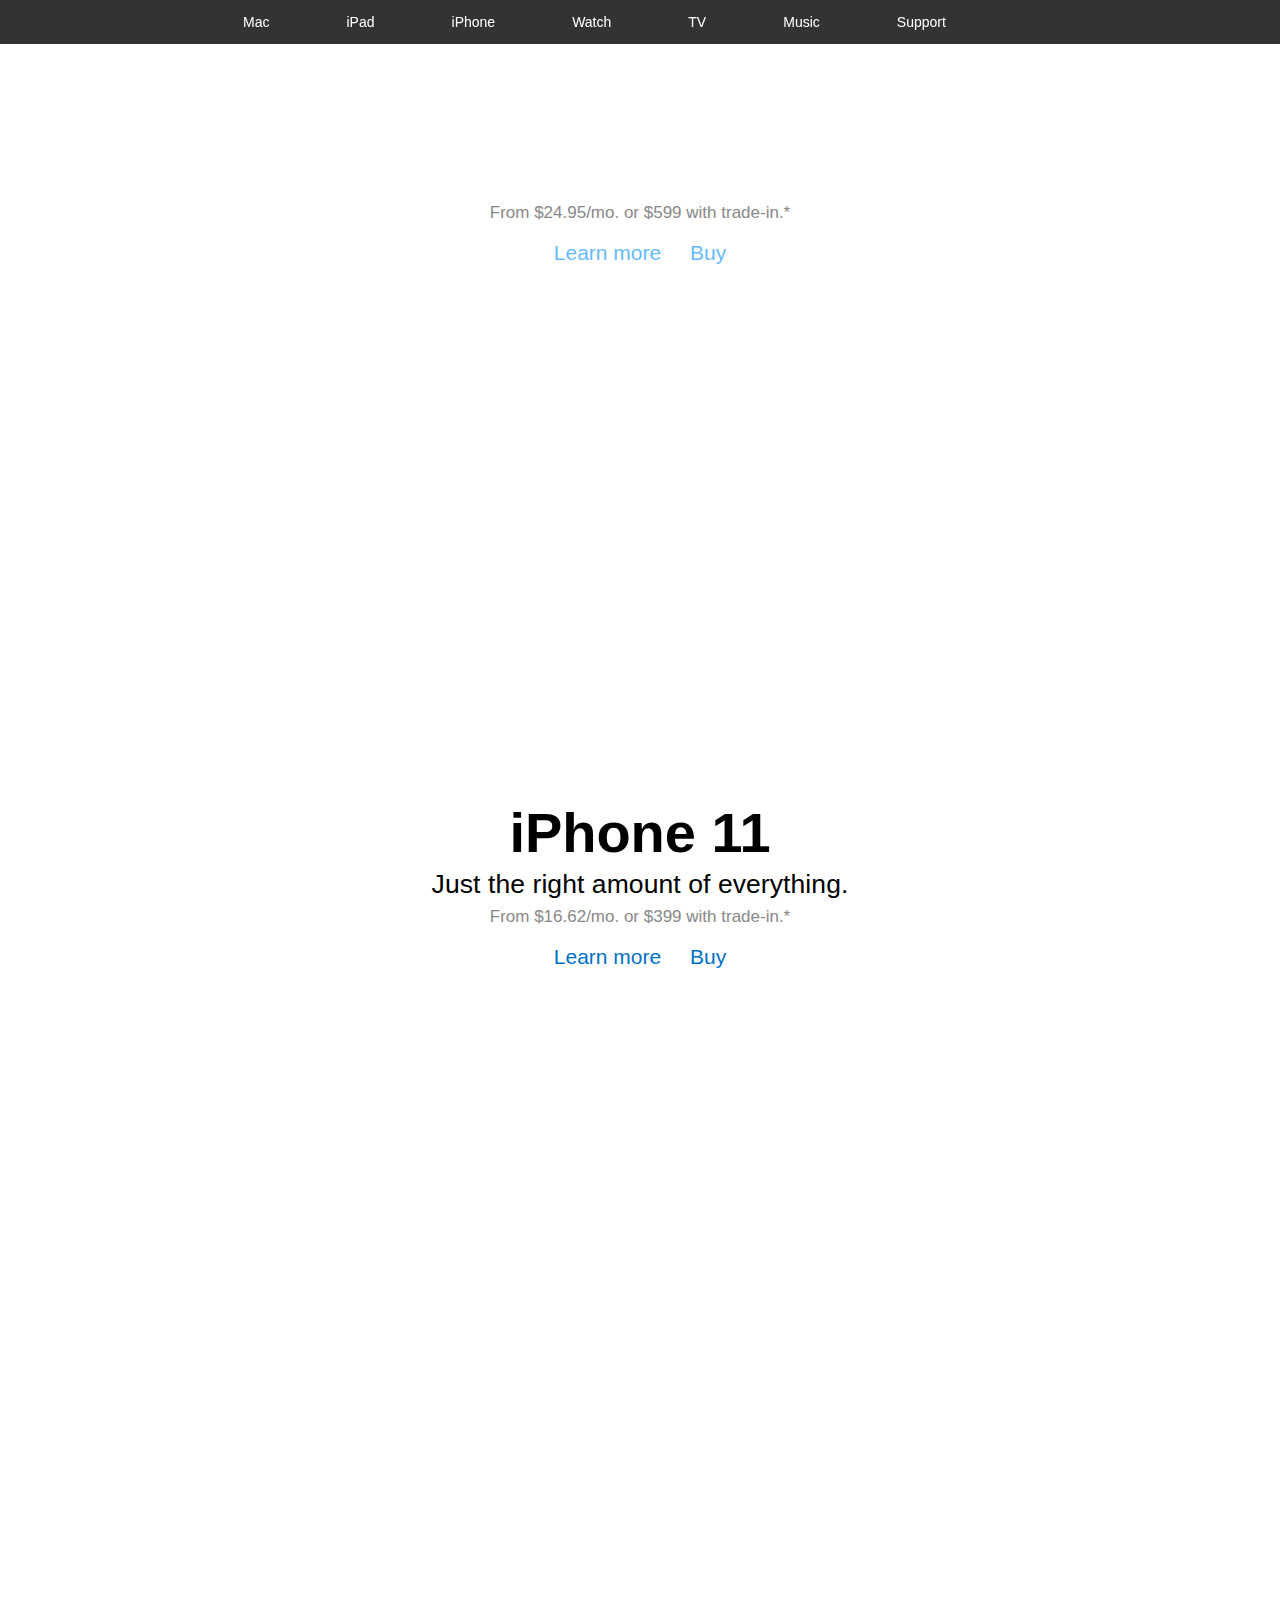
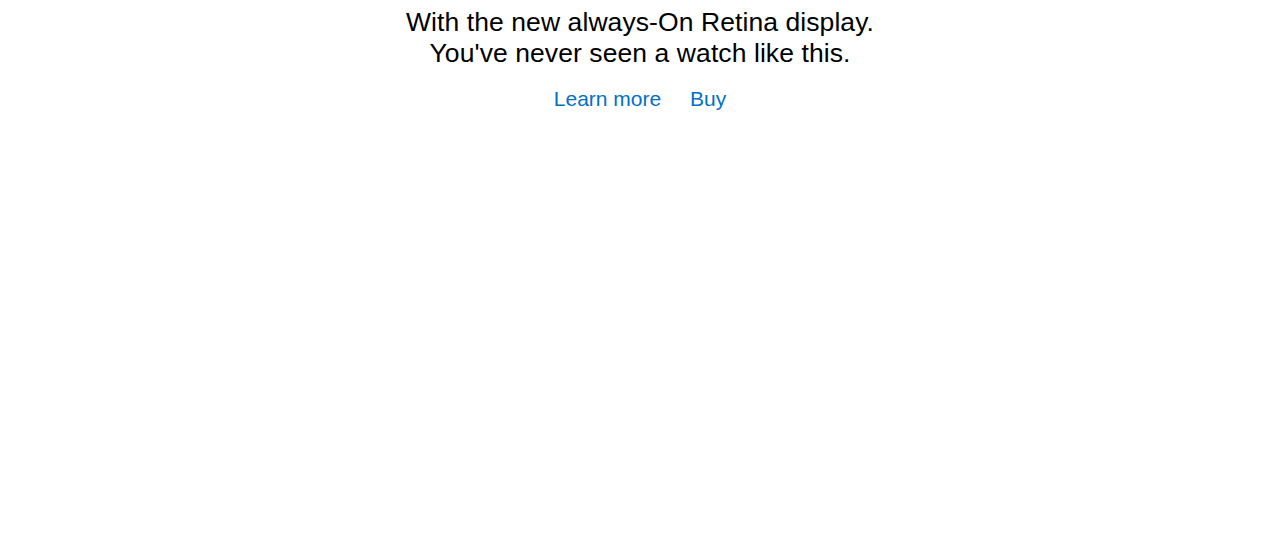
==== index.html @ a06bfa2f "Add files via upload" ====
<!doctype html>
<html lang="en">
<head>
    <meta charset="UTF-8">
    <meta name="viewport"
          content="width=device-width, user-scalable=no, initial-scale=1.0, maximum-scale=1.0, minimum-scale=1.0">
    <meta http-equiv="X-UA-Compatible" content="ie=edge">
    <title>Apple</title>
    <link rel="stylesheet" href="styles.css">



</head>

        
    <body>
<body>
    <header>
        <div class="container">
            <nav class="nav">
                <ul class="nav-list nav-list-mobile">
                    <li class ="nav-item">
                        <div class="mobile-menu">
                            <span class="line line-top"></span>
                            <span class="line line-bottom"></span>
                        </div>
                    </li>
                    <li class="nav-item">
                        <a href="index.html" class="nav-link nav-link-apple"></a>
                    </li>
                    <li class="nav-item">
                        <a href="#" class="nav-link nav-link-bag"></a>
                    </li>
                </ul>
                <!-- /.nav-list nav-list-mobile -->
                <ul class="nav-list nav-list-larger">
                    <li class="nav-item nav-item-hidden">
                        <a href="index.html" class="nav-link nav-link-apple"></a>
                    </li>

                    <li class="nav-item">
                        <a href="#" class="nav-link">Mac</a>
                    </li>
                    <li class="nav-item">
                        <a href="#" class="nav-link">iPad</a>
                    </li>
                    <li class="nav-item">
                        <a href="#" class="nav-link">iPhone</a>
                    </li>
                    <li class="nav-item">
                        <a href="#" class="nav-link">Watch</a>
                    </li>

                    <li class="nav-item">
                        <a href="#" class="nav-link">TV</a>
                    </li>
                    <li class="nav-item">
                        <a href="#" class="nav-link">Music</a>
                    </li>
                    <li class="nav-item">
                        <a href="#" class="nav-link">Support</a>
                    </li>
                    <li class="nav-item">
                        <a href="#" class="nav-link nav-link-search"></a>
                    </li>

                    <li class="nav-item nav-item-hidden">
                        <a href="#" class="nav-link nav-link-bag"></a>
                    </li>
                </ul>
                <!-- /.nav-list nav-list-larger -->
            </nav>
        </div>
    </header>

    <section class="hero iphone-11-pro">
       <div class="container">
           <div class="title">
              <h2 class="title-heading">iPhone 11 Pro</h2>
              <h3 class="title-sub-heading">Pro Cameras. Pro display. Pro performance.</h3>
              <p class="title-price">From $24.95/mo. or $599 with trade-in.*</p>
           </div>
           <div class="cta">
             <a href="#" class="cta-link">Learn more</a>
             <a href="./index1.html" class="cta-link">Buy</a>
           </div>
        </div>
    </section>


    <section class="hero iphone-11">
        <div class="container">
            <div class="title title-dark">
                <h2 class="title-heading">iPhone 11</h2>
                <h3 class="title-sub-heading">Just the right amount of everything.</h3>
                <p class="title-price">From $16.62/mo. or $399 with trade-in.*</p>
            </div>
            <div class="cta">
                <a href="#" class="cta-link cta-link-darker">Learn more</a>
                <a href="#" class="cta-link cta-link-darker">Buy</a>
            </div>
        </div>
    </section>


    <section class="hero watch">
        <div class="container">
            <div class="title title-dark">
                <h2 class="title-heading-watch"></h2>
                <h3 class="title-sub-heading">With the new always-On Retina display.<br>
                You've never seen a watch like this.</h3>
                
            </div>
            <div class="cta">
                <a href="#" class="cta-link cta-link-darker">Learn more</a>
                <a href="#" class="cta-link cta-link-darker">Buy</a>
            </div>
        </div>
    </section>

    <section class ="AR">
       <section
    
            <script src="https://raw.githack.com/AR-js-org/AR.js/master/aframe/build/aframe-ar.js">
        
                <div style='margin : 0px; overflow: hidden;'>
                  <a-scene embedded arjs='sourceType: webcam;'>
                    <a-marker preset='hiro'>
                      <!-- Adding an OBJ file to an AR Project-->
                      <a-entity 
                      collada-model="url(https://github.com/AdityaWayal/SE/blob/main/iphone%2012%20mini.dae)">
                      </a-entity>      
                    </a-marker>
                    <a-entity camera></a-entity>
                  </a-scene>
                </div>
        </section>


    
<script src="main.js"></script>
</body>
</html>
---- styles.css ----
/*CSS*/
/*Global*/
*,
*::before,
*::after{
    margin: 0;
    padding: 0;
}

html{
    font-size: 10px;
    font-family:'SF Pro Display'  , sans-serif;

}
a{
    display: block;
    text-decoration: none;

}
.container{
    max-width: 98rem;
    margin: 0 auto;
    padding: 0 2.2rem;
}

/*Header*/
header{
    position: fixed;
    top: 0;
    z-index: 1400;
    width: 100%;
    height: 4.4rem;
    background-color: rgba(0, 0, 0,.8);
    backdrop-filter: blur(2rem);
}
.nav-list{
    list-style: none; 
    display: flex;
    align-items: center;
    justify-content: space-between;
    margin: 0 -1rem;
   
}
.nav-list-mobile{
    display: none;

}
.nav-link{
    font-size: 1.4rem;
    color: #fff;
    padding: 0 1rem;
    transition: opacity .5s;

}
.nav-link:hover{
    opacity: .7;
}
.nav-link-apple{
    width: 1.6rem;
    height: 4.4rem;
    background: url("images/icons/apple.svg") center no-repeat;
}
.nav-link-search{
    width: 1.6rem;
    height: 4.4rem;
    background: url("images/icons/search.svg") center no-repeat;
}

.nav-link-bag{
    width: 1.4rem;
    height: 4.4rem;
    background: url("images/icons/bag.svg") center no-repeat;
}

/* iPhone 11 Pro section */
.iphone-11-pro{
   
    background: url("images/hero/iphone-11-pro/iphone_11_pro_large.jpg");
    margin-top: 4.4rem;
 
}


.title{
    color: #fff;
    text-align: center;
    padding-top: 5.5rem;
}

.title-heading{
    font-size: 5.6rem;
    line-height: 1.07143;
    letter-spacing: -.005rem;
}

.title-sub-heading{
    font-size: 2.65rem;
    margin-top: .6rem;
    letter-spacing: .008rem;
    font-weight: 400;

}

.title-price{
    font-size: 1.7rem;
    color:#888;
    margin-top: .68rem;

}

.cta{
    text-align: center;
    margin-top: 1.8rem;

}
 
.cta-link{
    color: #66bbff;
    font-size: 2.1rem;
    display: inline-block;
}

.cta-link:nth-child(2){
    margin-left: 2.6rem;

}
.cta-link:hover{
    border-bottom: 2px solid #66bbff;

}

/* iPhone 11 section */
.iphone-11{
    background: url("images/hero/iphone-11/iphone_11_large.jpg");
}


.title-dark{
    color: #000;
    
}
.cta-link-darker{
    color: #0070c9;
}
.cta-link-darker:hover{
    border-bottom-color:#0070c9 ;
}

.watch{
    background: url("images/hero/watch/watch_large.jpg");
}

.title-heading-watch{
    height: 7.8rem;
    background: url("images/hero/watch/logo_watch_large.png") center no-repeat;
    background-size: auto 7.8rem;
    margin-top: 1.6rem;
}

/*Moved to the bottom of all section styles to keep consistent styles*/
.hero{
    height: 69.2rem;
    background-size: auto 73.6rem;
    background-position: center;
    background-repeat: no-repeat;
    border-top: .6rem solid #fff;
    border-bottom: .6rem solid #fff;
}

.iphone-11-pro{
    border-top: none;
}



 /*end*/
 @media screen and (max-width: 1068px){
    .iphone-11-pro{
        background: url("images/hero/iphone-11-pro/iphone_11_pro_medium.jpg");
    }

    .iphone-11{
        background: url("images/hero/iphone-11/iphone_11_medium.jpg");
    }
    .watch{
        background: url("images/hero/watch/watch_medium.jpg");
    }

    .hero{
        height: 65rem;
        background-size: auto 69.8rem;
        background-position: bottom center;
        background-repeat: no-repeat;
     }
     .title-heading{
        font-size: 4.4rem;
     }
     .title-sub-heading{
        font-size: 2.4rem;
     }

     .cta-link:nth-child(2){
        margin-left: 2rem;
     }
     .title-heading-watch{
        height: 6.2rem;
        background: url("images/hero/watch/logo_watch_medium.png") center  no-repeat;
     }
 }

 @media screen and (max-width: 767px){
     header{
        height: 4.8rem;
        transition: background .36s cubic-bezier(0.32, 0.08, 0.24, 1),
        height .56s cubic-bezier(0.32, 0.08, 0.24, 1);
     }  



        header .container{
            padding: 0;

        }

        .iphone-11-pro{
            margin-top: 4.8rem;
        }
      /*  .nav-list-larger{
            display: none;
        }*/
        .nav-list{
            margin-top: 0;
        }
        .nav-list-mobile{
            display: flex;
        }
        .nav-item{
            width: 4.8rem;
            height: 4.8rem;
            display: flex;
            justify-content: center;
        }
        .nav-item-hidden{
            display: none;
        }
        .mobile-menu{
            position: relative;
            z-index: 1500;
            width: 100%;
            height: 100%;
            display: flex;
            flex-direction: column;
            align-items: center;
            justify-content: center;
            cursor: pointer;

        }
        .line{
            position: absolute;
            width: 1.7rem;
            height: 1px;
            background-color: #fff;
            transition: margin-top .3192s cubic-bezier(0.04,0.04,0.12,0.96);
        }
        .line-top{
            margin-top: 3px;
        }
        .line-bottom{
            margin-top: -.4rem;
        }
        .active .line-top{
            margin-top: 0;
            transform: rotate(45deg);
            transition: transform .3192s .1s cubic-bezier(0.04,0.04,0.12,0.96);
        }
        .active .line-bottom{
            margin-top: 0;
            transform: rotate(-45deg);
            transition: transform .3192s .1s cubic-bezier(0.04,0.04,0.12,0.96);
        }

        header.active{
            height: 100%;
            background-color: #000;

        }
        .nav-link-apple{
            width: 1.8rem;
            height: 4.8rem;
            position: relative;
            z-index: 1500;
        }
        .nav-link-bag{
            width: 1.6rem;
            height: 4.8rem;
            transition: opacity 3s;
        }
        .nav{
            position: relative;

        }
        .nav-link{
            font-size: 1.7rem;
            padding: 0;
            margin: auto 0;
        }
        .nav-list-larger{
            position: fixed;
            top: 0;
            left: 0;
            width: 0;
            height: 0;
            display: block;
            padding: 10.5rem 5rem;
            z-index: 1000;
            box-sizing: border-box;
            opacity:0;
           /* visibility: hidden;*/
            transition: opacity .3s;
        }
        .active .nav-list-larger{
            width: 100%;
            height: 100vh;
            opacity: 1;
        }
        .active .nav-link-bag{
            opacity: 0;
            transition: opacity .3s;
        }
        .nav-list-larger .nav-item{
            width: 100%;
            justify-content: flex-start;
            border-bottom: 2px solid rgba(255, 255, 255,.1);

        }
        .nav-list-larger .nav-item:nth-child(9){
            border-bottom: none;
        }
        .active .nav-list-larger .nav-item{
            animation: fadeIn 1s ease-in;
        }

        @keyframes fadeIn {

            from{
                opacity: 0;
            }
            to{
                opacity: 1;
            }
        }

 }
 @media screen and (max-width: 735px){
    .iphone-11-pro{
        background: url("images/hero/iphone-11-pro/iphone_11_pro_small.jpg");
    }

    .iphone-11{
        background: url("images/hero/iphone-11/iphone_11_small.jpg");
    }
    .watch{
        background: url("images/hero/watch/watch_small.jpg");
    }


    .hero{
        height: 50rem;
        background-size: auto 54.8rem;
        background-position: bottom center;
        background-repeat: no-repeat;
     }
     .title{
        padding: 3.7rem;
     }
     .title-heading{
        font-size: 3.2rem;
     }
     .title-sub-heading{
        font-size: 1.9rem;
     }
     .title-heading-watch{
        margin-top: -.5rem;
        margin-bottom:0;
     }
     .title-price{
        font-size:1.4rem;

     }
     .cta {
        margin-top: .7rem;

     }
     .cta-link{
        font-size: 1.9rem;
     }


 }
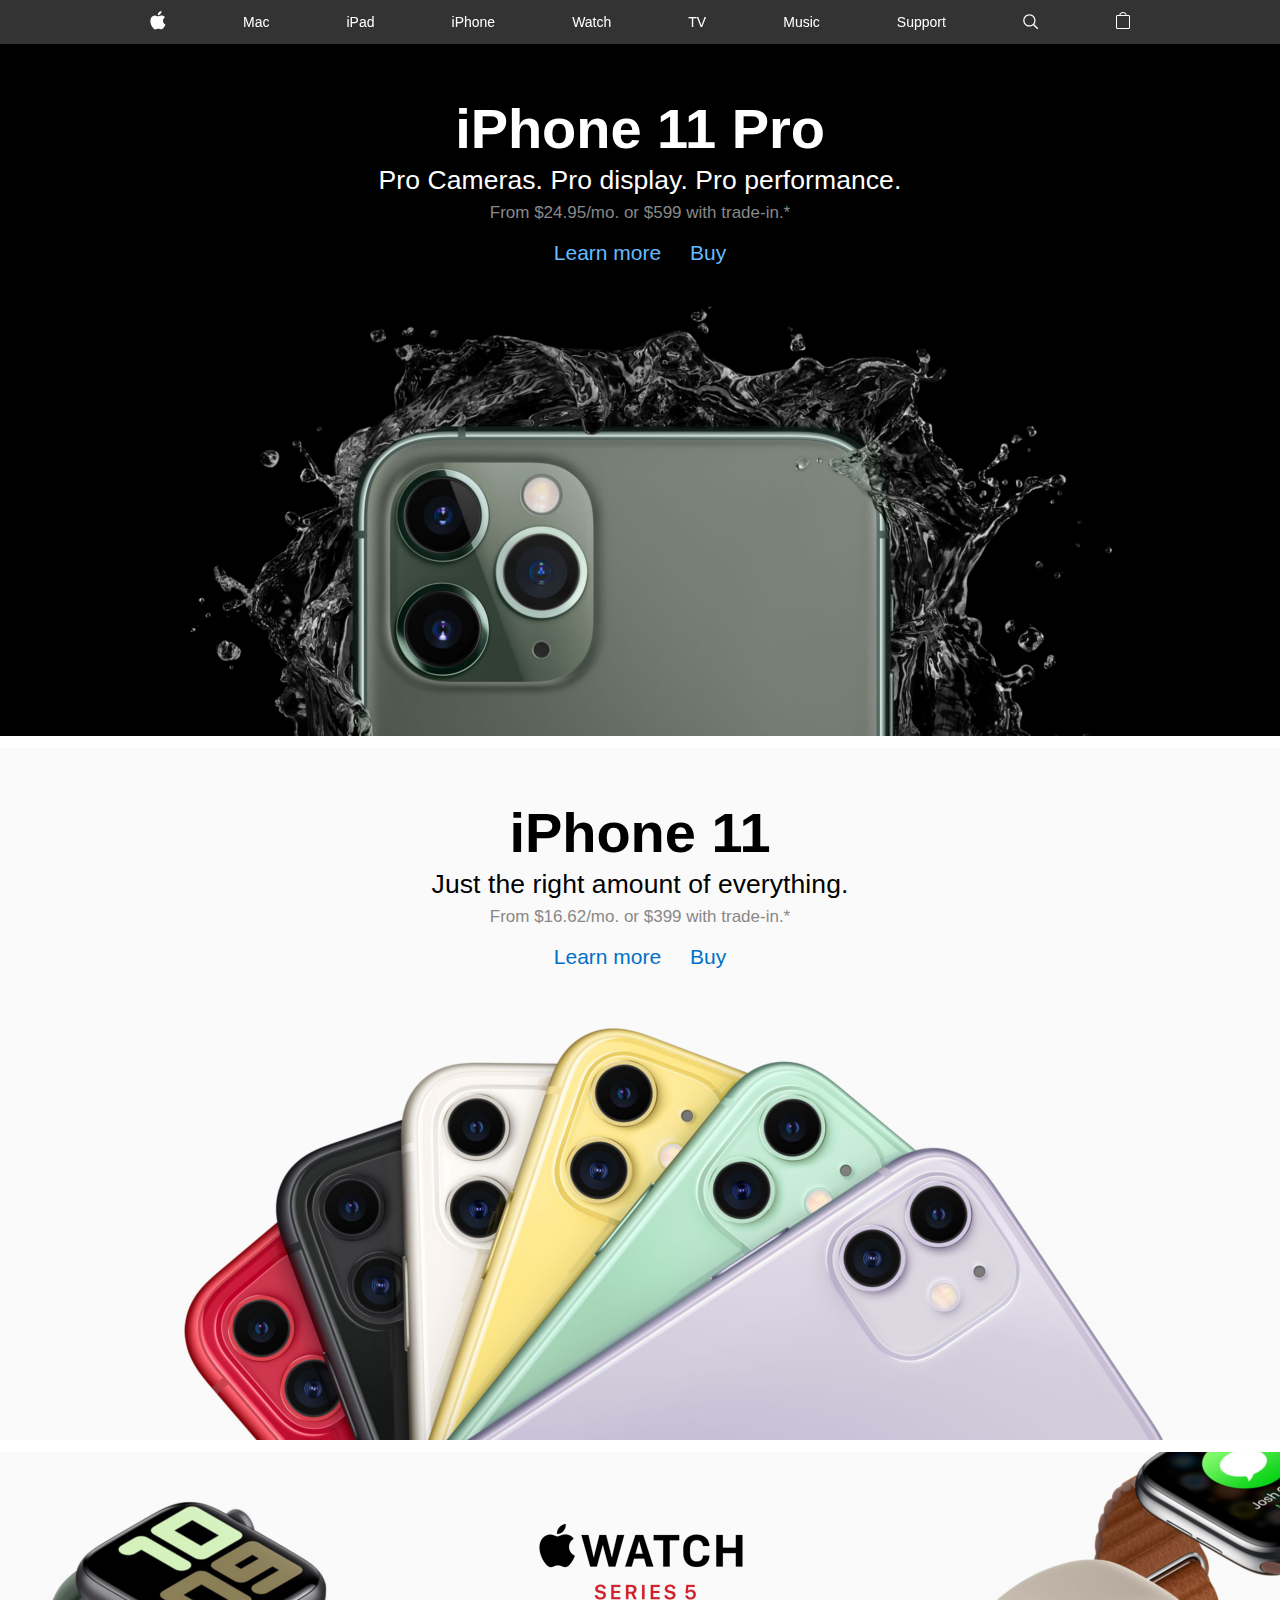
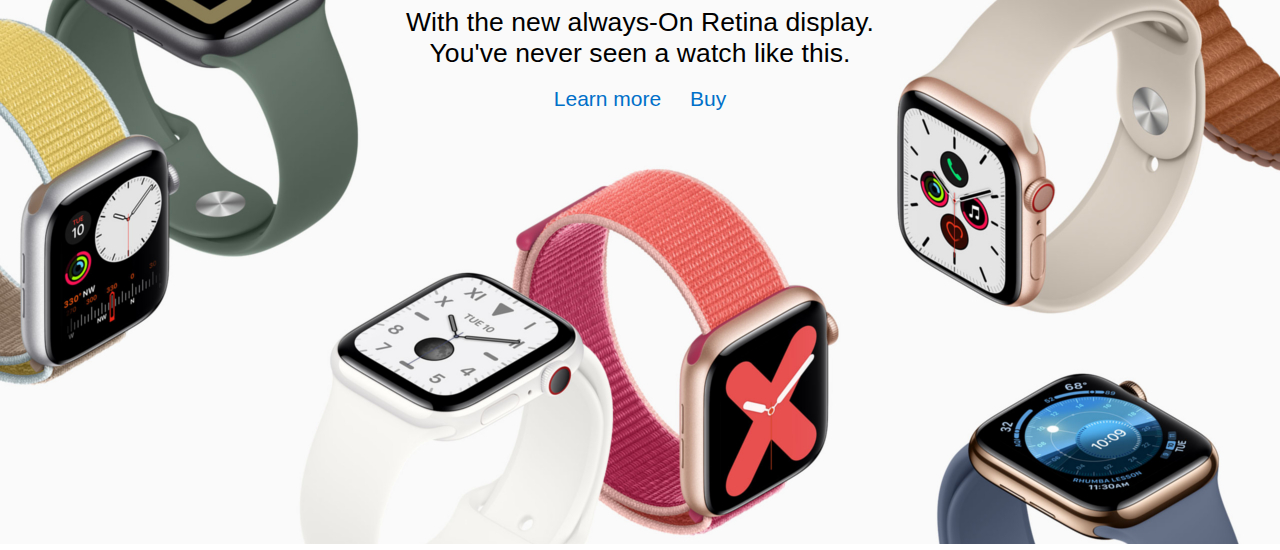
==== commit 9bdeb680: "Update index.html" ====
--- a/index.html
+++ b/index.html
@@ -7,8 +7,6 @@
     <meta http-equiv="X-UA-Compatible" content="ie=edge">
     <title>Apple</title>
     <link rel="stylesheet" href="styles.css">
-
-
 
 </head>
 
@@ -118,25 +116,6 @@
         </div>
     </section>
 
-    <section class ="AR">
-       <section
-    
-            <script src="https://raw.githack.com/AR-js-org/AR.js/master/aframe/build/aframe-ar.js">
-        
-                <div style='margin : 0px; overflow: hidden;'>
-                  <a-scene embedded arjs='sourceType: webcam;'>
-                    <a-marker preset='hiro'>
-                      <!-- Adding an OBJ file to an AR Project-->
-                      <a-entity 
-                      collada-model="url(https://github.com/AdityaWayal/SE/blob/main/iphone%2012%20mini.dae)">
-                      </a-entity>      
-                    </a-marker>
-                    <a-entity camera></a-entity>
-                  </a-scene>
-                </div>
-        </section>
-
-
     
 <script src="main.js"></script>
 </body>
--- a/styles.css
+++ b/styles.css
@@ -58,24 +58,24 @@
 .nav-link-apple{
     width: 1.6rem;
     height: 4.4rem;
-    background: url("images/icons/apple.svg") center no-repeat;
+    background: url("apple.svg") center no-repeat;
 }
 .nav-link-search{
     width: 1.6rem;
     height: 4.4rem;
-    background: url("images/icons/search.svg") center no-repeat;
+    background: url("search.svg") center no-repeat;
 }
 
 .nav-link-bag{
     width: 1.4rem;
     height: 4.4rem;
-    background: url("images/icons/bag.svg") center no-repeat;
+    background: url("bag.svg") center no-repeat;
 }
 
 /* iPhone 11 Pro section */
 .iphone-11-pro{
    
-    background: url("images/hero/iphone-11-pro/iphone_11_pro_large.jpg");
+    background: url("iphone_11_pro_large.jpg");
     margin-top: 4.4rem;
  
 }
@@ -131,7 +131,7 @@
 
 /* iPhone 11 section */
 .iphone-11{
-    background: url("images/hero/iphone-11/iphone_11_large.jpg");
+    background: url("iphone_11_large.jpg");
 }
 
 
@@ -147,12 +147,12 @@
 }
 
 .watch{
-    background: url("images/hero/watch/watch_large.jpg");
+    background: url("watch_large.jpg");
 }
 
 .title-heading-watch{
     height: 7.8rem;
-    background: url("images/hero/watch/logo_watch_large.png") center no-repeat;
+    background: url("logo_watch_large.png") center no-repeat;
     background-size: auto 7.8rem;
     margin-top: 1.6rem;
 }
@@ -176,14 +176,14 @@
  /*end*/
  @media screen and (max-width: 1068px){
     .iphone-11-pro{
-        background: url("images/hero/iphone-11-pro/iphone_11_pro_medium.jpg");
+        background: url("iphone_11_pro_medium.jpg");
     }
 
     .iphone-11{
-        background: url("images/hero/iphone-11/iphone_11_medium.jpg");
+        background: url("iphone_11_medium.jpg");
     }
     .watch{
-        background: url("images/hero/watch/watch_medium.jpg");
+        background: url("watch_medium.jpg");
     }
 
     .hero{
@@ -204,7 +204,7 @@
      }
      .title-heading-watch{
         height: 6.2rem;
-        background: url("images/hero/watch/logo_watch_medium.png") center  no-repeat;
+        background: url("logo_watch_medium.png") center  no-repeat;
      }
  }
 
@@ -353,14 +353,14 @@
  }
  @media screen and (max-width: 735px){
     .iphone-11-pro{
-        background: url("images/hero/iphone-11-pro/iphone_11_pro_small.jpg");
+        background: url("iphone_11_pro_small.jpg");
     }
 
     .iphone-11{
-        background: url("images/hero/iphone-11/iphone_11_small.jpg");
+        background: url("iphone_11_small.jpg");
     }
     .watch{
-        background: url("images/hero/watch/watch_small.jpg");
+        background: url("watch_small.jpg");
     }
 
 
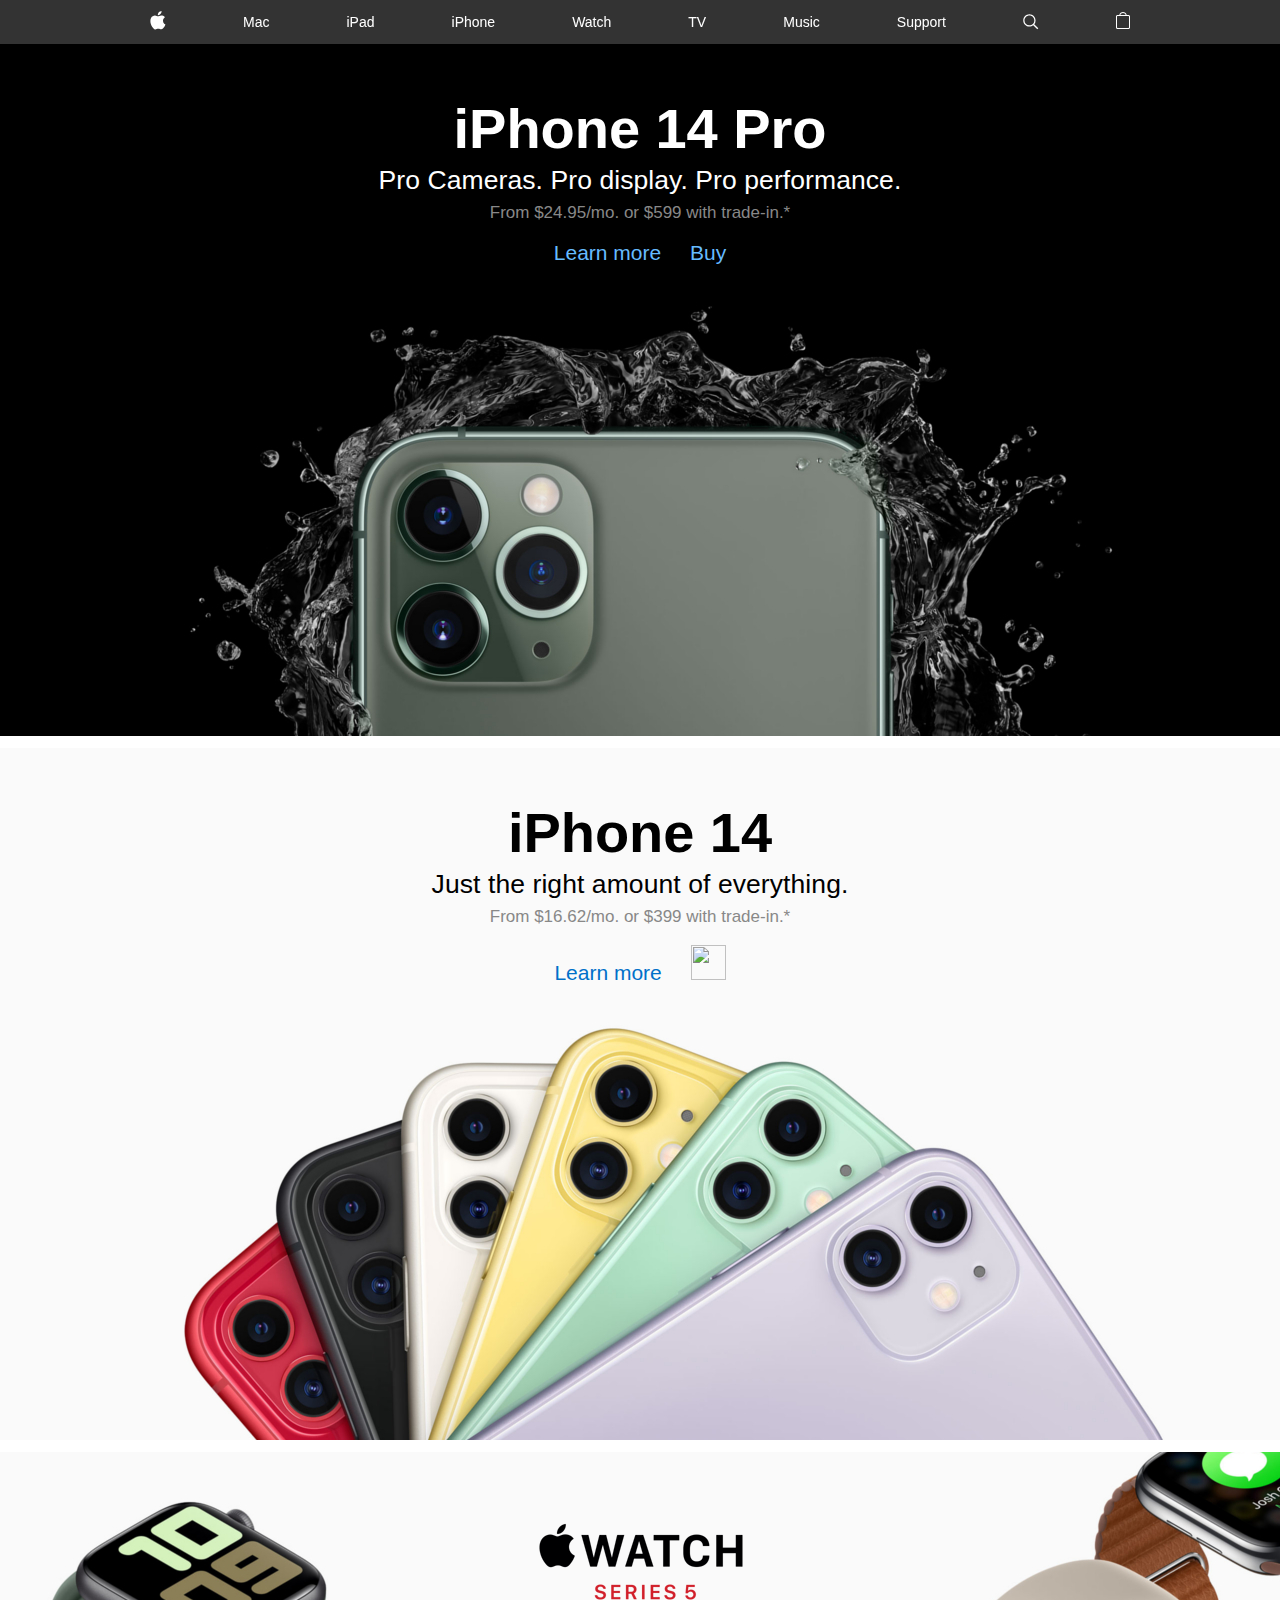
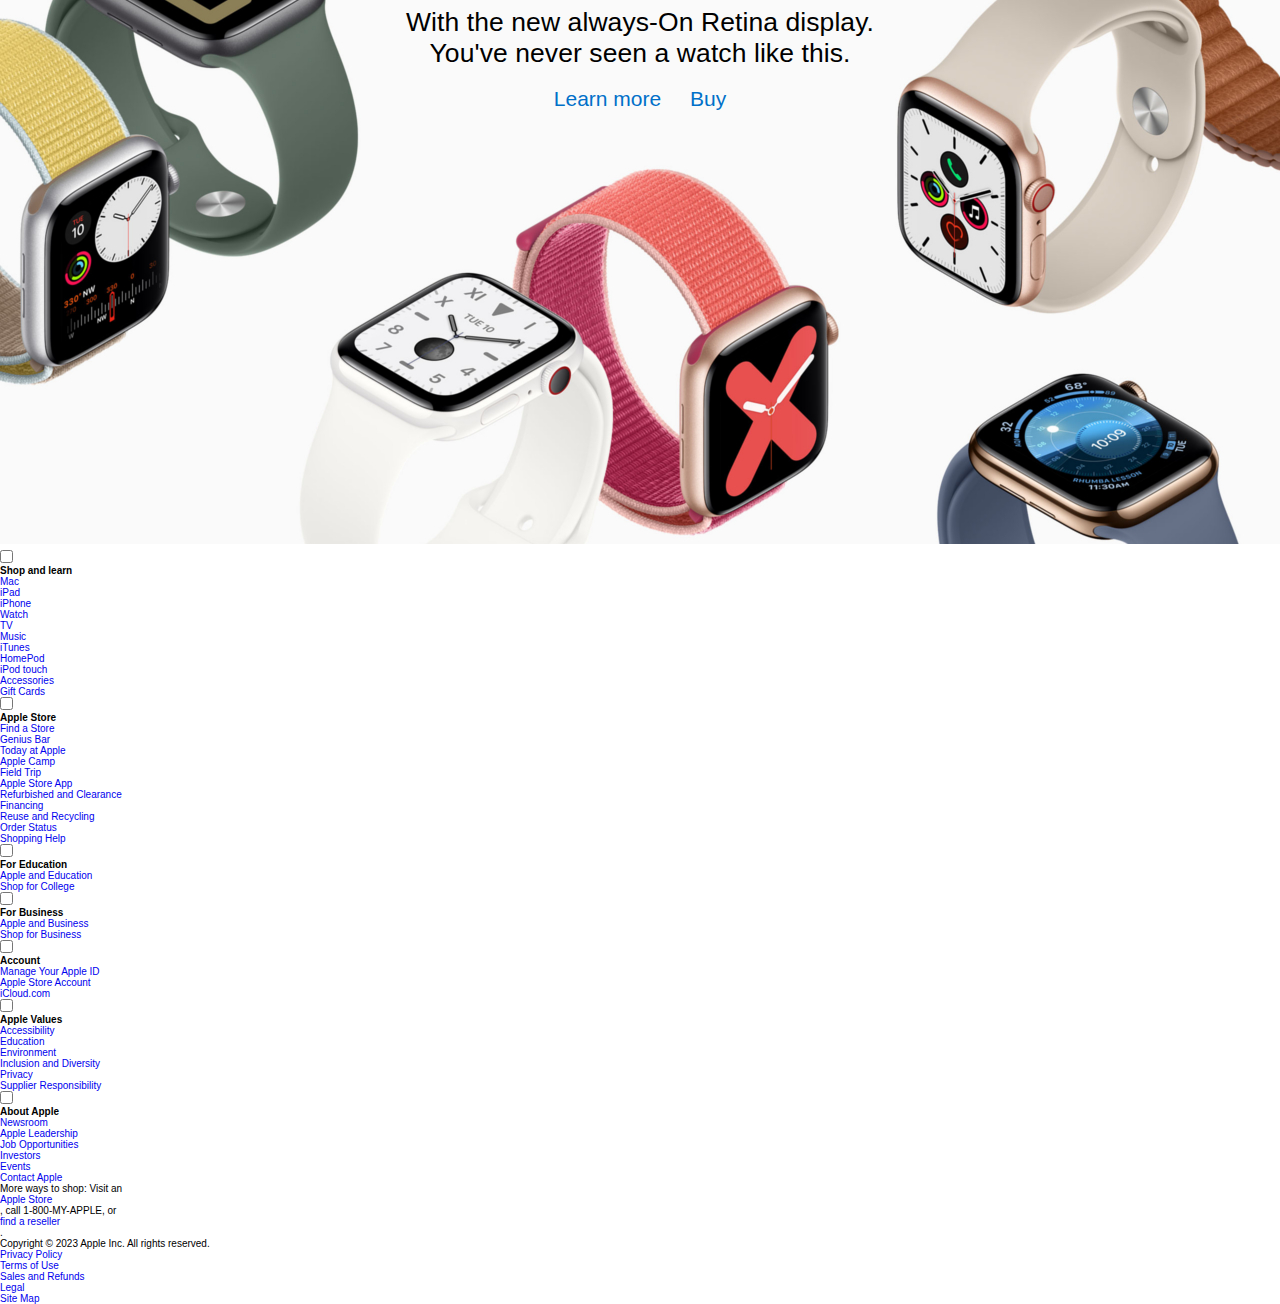
==== commit 9170f393: "Update index.html" ====
--- a/index.html
+++ b/index.html
@@ -16,6 +16,7 @@
     <header>
         <div class="container">
             <nav class="nav">
+                
                 <ul class="nav-list nav-list-mobile">
                     <li class ="nav-item">
                         <div class="mobile-menu">
@@ -33,30 +34,30 @@
                 <!-- /.nav-list nav-list-mobile -->
                 <ul class="nav-list nav-list-larger">
                     <li class="nav-item nav-item-hidden">
-                        <a href="index.html" class="nav-link nav-link-apple"></a>
-                    </li>
-
-                    <li class="nav-item">
-                        <a href="#" class="nav-link">Mac</a>
-                    </li>
-                    <li class="nav-item">
-                        <a href="#" class="nav-link">iPad</a>
-                    </li>
-                    <li class="nav-item">
-                        <a href="#" class="nav-link">iPhone</a>
-                    </li>
-                    <li class="nav-item">
-                        <a href="#" class="nav-link">Watch</a>
-                    </li>
-
-                    <li class="nav-item">
-                        <a href="#" class="nav-link">TV</a>
-                    </li>
-                    <li class="nav-item">
-                        <a href="#" class="nav-link">Music</a>
-                    </li>
-                    <li class="nav-item">
-                        <a href="#" class="nav-link">Support</a>
+                        <a href="https://www.apple.com/in/" class="nav-link nav-link-apple"></a>
+                    </li>
+
+                    <li class="nav-item">
+                        <a href="https://www.apple.com/in/mac/" class="nav-link">Mac</a>
+                    </li>
+                    <li class="nav-item">
+                        <a href="https://www.apple.com/in/ipad/" class="nav-link">iPad</a>
+                    </li>
+                    <li class="nav-item">
+                        <a href="https://www.apple.com/in/iphone/?afid=p238%7CsnTdg5ZpO-dc_mtid_209254ho67063_pcrid_650433757859_pgrid_135363319397_pexid__&cid=wwa-in-kwgo-iphone-slid----Avail-" class="nav-link">iPhone</a>
+                    </li>
+                    <li class="nav-item">
+                        <a href="https://www.apple.com/in/watch/" class="nav-link">Watch</a>
+                    </li>
+
+                    <li class="nav-item">
+                        <a href="https://www.apple.com/in/tv-home/" class="nav-link">TV</a>
+                    </li>
+                    <li class="nav-item">
+                        <a href="https://www.apple.com/in/apple-music/" class="nav-link">Music</a>
+                    </li>
+                    <li class="nav-item">
+                        <a href="https://support.apple.com/en-in" class="nav-link">Support</a>
                     </li>
                     <li class="nav-item">
                         <a href="#" class="nav-link nav-link-search"></a>
@@ -74,13 +75,15 @@
     <section class="hero iphone-11-pro">
        <div class="container">
            <div class="title">
-              <h2 class="title-heading">iPhone 11 Pro</h2>
+              <h2 class="title-heading">iPhone 14 Pro</h2>
               <h3 class="title-sub-heading">Pro Cameras. Pro display. Pro performance.</h3>
               <p class="title-price">From $24.95/mo. or $599 with trade-in.*</p>
+            
            </div>
            <div class="cta">
              <a href="#" class="cta-link">Learn more</a>
-             <a href="./index1.html" class="cta-link">Buy</a>
+             <a href="#" class="cta-link">Buy</a>
+         
            </div>
         </div>
     </section>
@@ -89,13 +92,18 @@
     <section class="hero iphone-11">
         <div class="container">
             <div class="title title-dark">
-                <h2 class="title-heading">iPhone 11</h2>
+                <h2 class="title-heading">iPhone 14</h2>
                 <h3 class="title-sub-heading">Just the right amount of everything.</h3>
                 <p class="title-price">From $16.62/mo. or $399 with trade-in.*</p>
+                
             </div>
             <div class="cta">
                 <a href="#" class="cta-link cta-link-darker">Learn more</a>
-                <a href="#" class="cta-link cta-link-darker">Buy</a>
+               
+                <a href="index1.html" class="cta-link cta-link-darker"><span class="hovertext" data-hover="Try it in AR!">
+                    <img src="camera.png" width="35" height="35">
+                  </span></a>  
+               
             </div>
         </div>
     </section>
@@ -116,6 +124,155 @@
         </div>
     </section>
 
+
+
+
+    <footer>
+        <div class="footer-content">
+        <nav class="footer-menu">
+          <div class="footer-col">
+            <div class="item">
+              <input type="checkbox" id="products">
+              <div class="col-section">
+                <label for="products">
+                <h4>Shop and learn</h4>  
+              </label>
+                <ul class="product-list">
+                  <li><a href="#">Mac</a></li>
+                  <li><a href="#">iPad</a></li>
+                  <li><a href="#">iPhone</a></li>
+                  <li><a href="#">Watch</a></li>
+                  <li><a href="#">TV</a></li>
+                  <li><a href="#">Music</a></li>
+                  <li><a href="#">iTunes</a></li>
+                  <li><a href="#">HomePod</a></li>
+                  <li><a href="#">iPod touch</a></li>
+                  <li><a href="#">Accessories</a></li>
+                  <li><a href="#">Gift Cards</a></li>
+                </ul>
+              </div>
+            </div>
+          </div>
+      
+          <div class="footer-col">
+            <div class="item">
+              <input type="checkbox" id="store">
+              <div class="col-section">
+                <label for="store">
+                <h4>Apple Store</h4>  
+              </label>
+                <ul class="product-list">
+                  <li><a href="#">Find a Store</a></li>
+                  <li><a href="#">Genius Bar</a></li>
+                  <li><a href="#">Today at Apple</a></li>
+                  <li><a href="#">Apple Camp</a></li>
+                  <li><a href="#">Field Trip</a></li>
+                  <li><a href="#">Apple Store App</a></li>
+                  <li><a href="#">Refurbished and Clearance</a></li>
+                  <li><a href="#">Financing</a></li>
+                  <li><a href="#">Reuse and Recycling</a></li>
+                  <li><a href="#">Order Status</a></li>
+                  <li><a href="#">Shopping Help</a></li>
+                </ul>
+              </div>
+            </div>
+          </div>
+          <div class="footer-col">
+            <div class="item">
+              <input type="checkbox" id="education">
+              <div class="col-section">
+                <label for="education">
+                <h4>For Education</h4>  
+              </label>
+                <ul class="product-list">
+                  <li><a href="#">Apple and Education</a></li>
+                  <li><a href="#">Shop for College</a></li>
+                </ul>
+              </div>
+            </div>
+            <div class="item item-padding-top">
+              <input type="checkbox" id="business">
+              <div class="col-section">
+                <label for="business">
+                <h4>For Business</h4>  
+              </label>
+                <ul class="product-list">
+                  <li><a href="#">Apple and Business</a></li>
+                  <li><a href="#">Shop for Business</a></li>
+                </ul>
+              </div>
+            </div>
+          </div>
+      
+          <div class="footer-col">
+            <div class="item">
+              <input type="checkbox" id="acccount">
+              <div class="col-section">
+                <label for="acccount">
+                <h4>Account</h4>  
+              </label>
+                <ul class="product-list">
+                  <li><a href="#">Manage Your Apple ID</a></li>
+                  <li><a href="#">Apple Store Account</a></li>
+                  <li><a href="#">iCloud.com</a></li>
+                </ul>
+              </div>
+            </div>
+            <div class="item item-padding-top">
+              <input type="checkbox" id="values">
+              <div class="col-section">
+                <label for="values">
+                <h4>Apple Values</h4>  
+              </label>
+                <ul class="product-list">
+                  <li><a href="#">Accessibility</a></li>
+                  <li><a href="#">Education</a></li>
+                  <li><a href="#">Environment</a></li>
+                  <li><a href="#">Inclusion and Diversity</a></li>
+                  <li><a href="#">Privacy</a></li>
+                  <li><a href="#">Supplier Responsibility</a></li>
+                </ul>
+              </div>
+            </div>
+          </div>
+      
+          <div class="footer-col">
+            <div class="item">
+              <input type="checkbox" id="about">
+              <div class="col-section">
+                <label for="about">
+                <h4>About Apple</h4>  
+              </label>
+                <ul class="product-list">
+                  <li><a href="#">Newsroom</a></li>
+                  <li><a href="#">Apple Leadership</a></li>
+                  <li><a href="#">Job Opportunities</a></li>
+                  <li><a href="#">Investors</a></li>
+                  <li><a href="#">Events</a></li>
+                  <li><a href="#">Contact Apple</a></li>
+                </ul>
+              </div>
+            </div>
+          </div>
+        </nav>
+        <section class="footer-base">
+          <div class="footer-more-ways" x-ms-format-detection="none">
+              More ways to shop: Visit an <a href="/retail/">Apple Store</a>, <span class="nowrap">call 1-800-MY-APPLE, or <a href="#">find a reseller</a></span>.
+          </div>
+          <div class="footer-legal">
+                <div class="footer-legal-copyright">Copyright © 2023 Apple Inc. All rights reserved.</div>
+                <div class="footer-legal-links">
+                    <a href="#">Privacy Policy</a>
+                    <a href="#">Terms of Use</a>
+                    <a href="#">Sales and Refunds</a>
+                    <a href="#">Legal</a>
+                    <a href="#">Site Map</a>
+                </div>
+            </div>
+        </section>
+          </div>
+      </footer>
+
     
 <script src="main.js"></script>
 </body>
